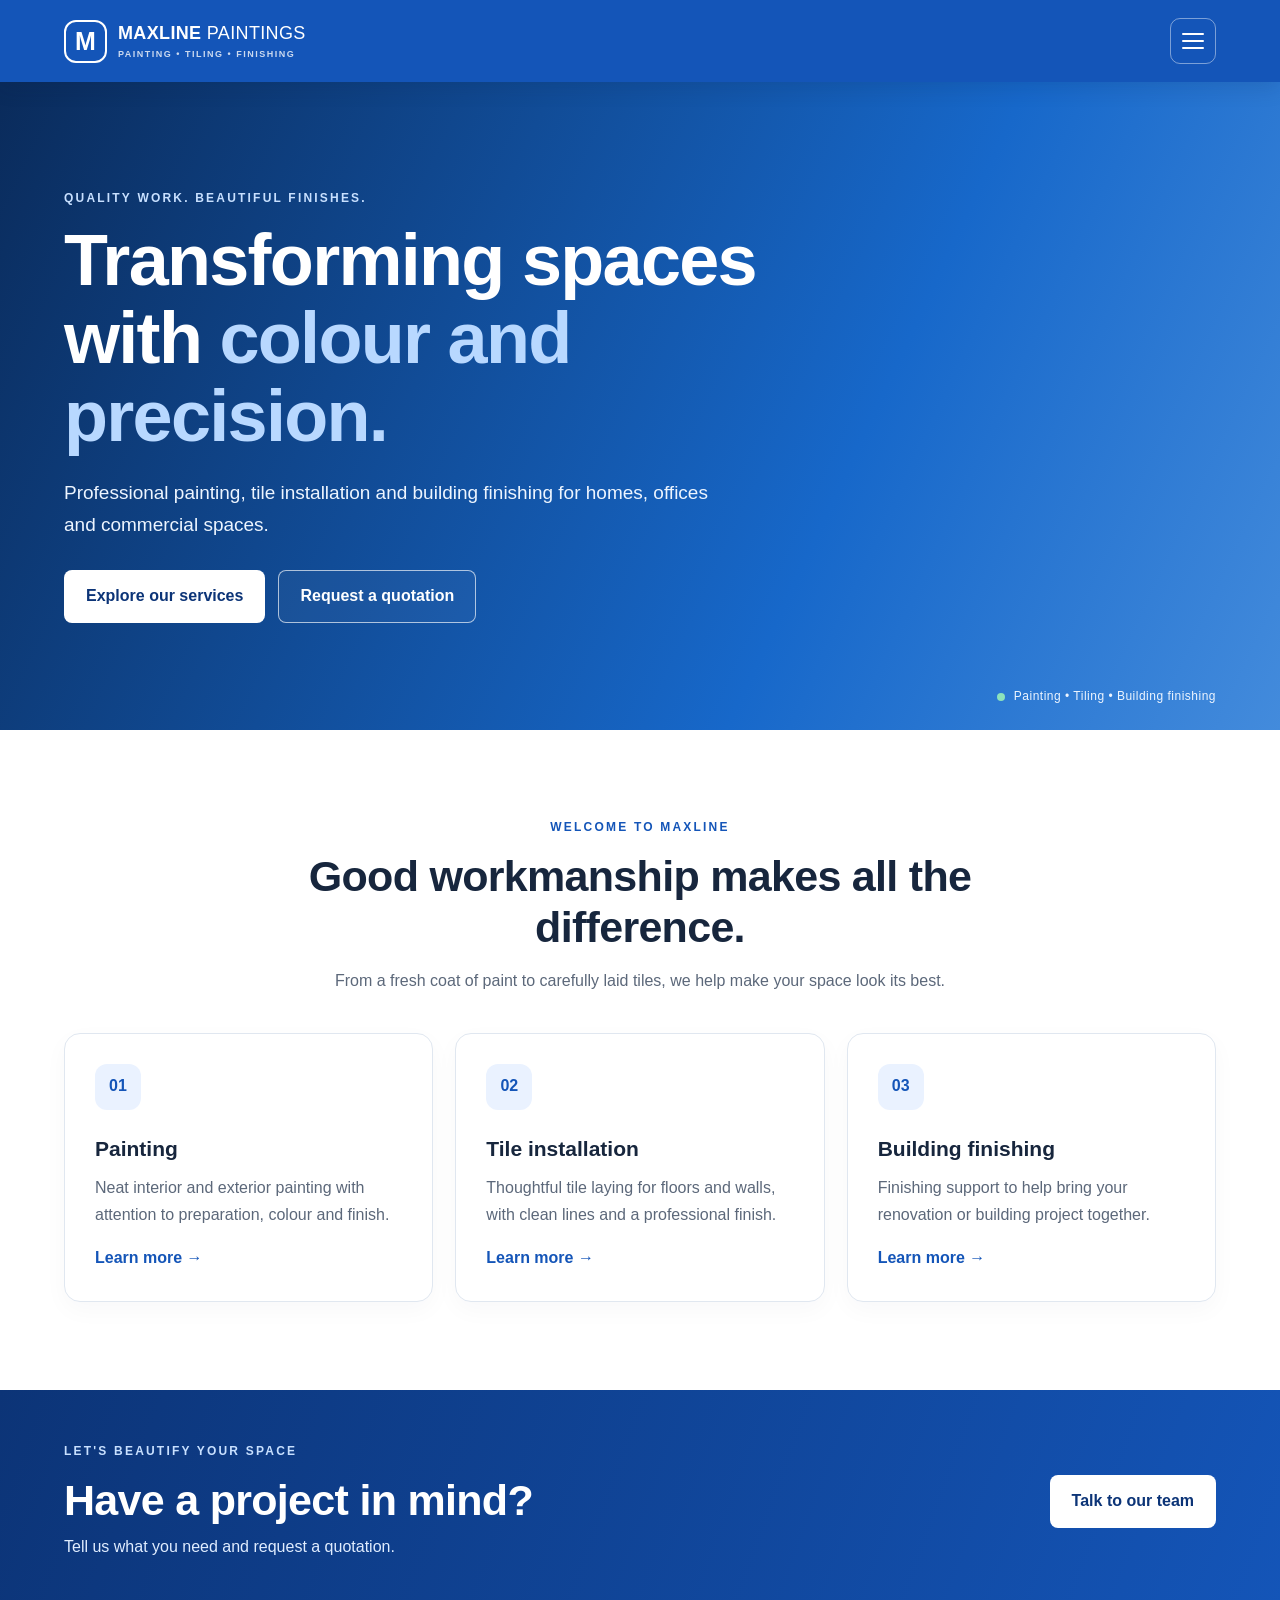
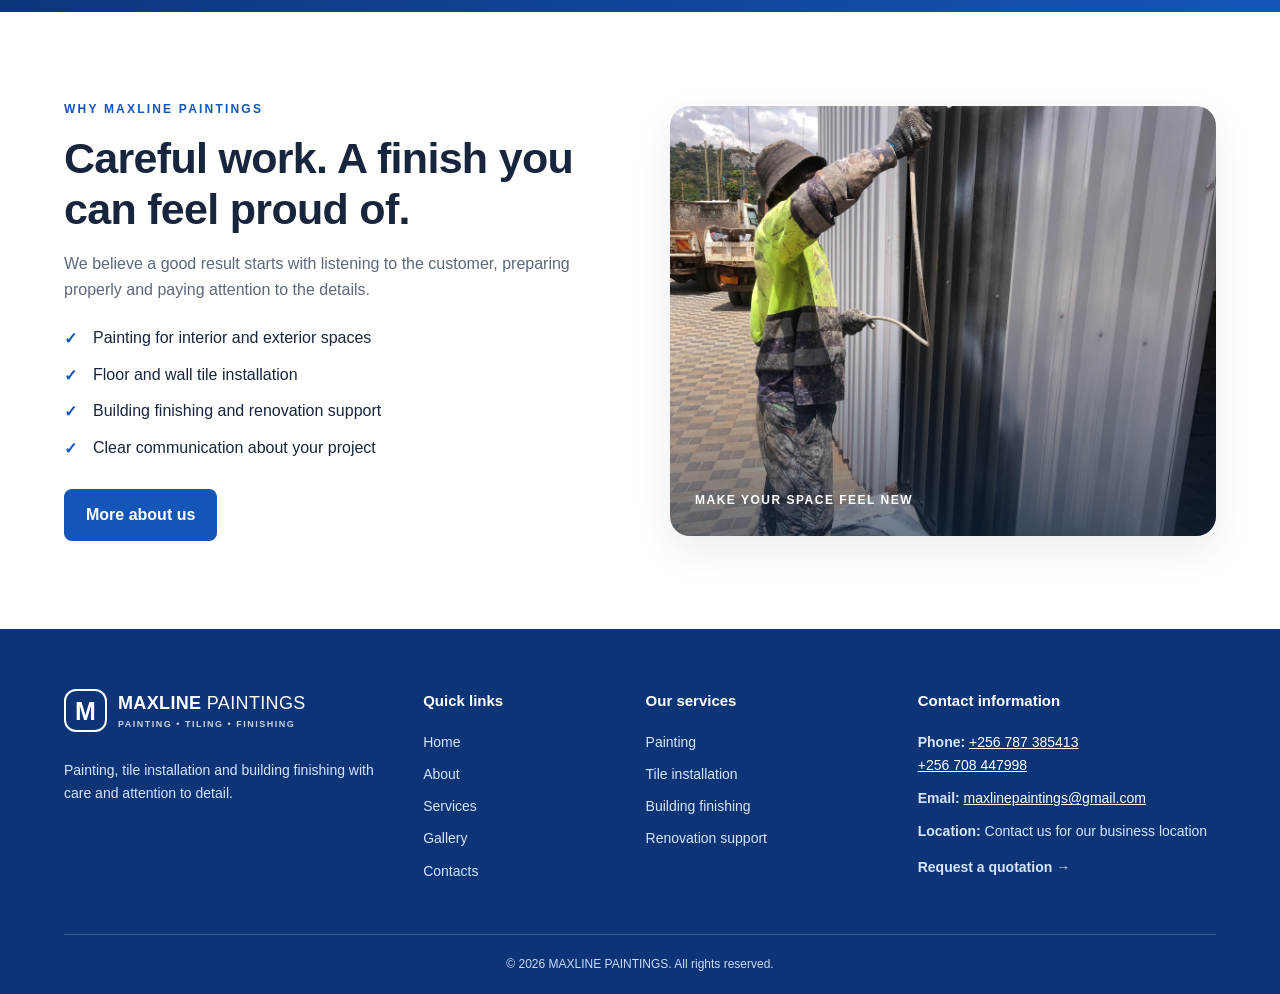
==== src/main/resources/static/index.html @ 8811f70a "Initial commit - MAXLINE PAINTINGS" ====
<!DOCTYPE html>
<html lang="en">

<head>
  <meta charset="UTF-8">
  <meta name="viewport" content="width=device-width, initial-scale=1.0">
  <meta name="description"
    content="MAXLINE PAINTINGS provides professional painting, tile installation and building finishing services.">
  <title>MAXLINE PAINTINGS | Home</title>
  <link rel="stylesheet" href="style.css">
  <script src="script.js" defer></script>
</head>

<body>
  <header class="site-header">
    <a class="brand" href="index.html" aria-label="MAXLINE PAINTINGS home">
      <span class="brand-mark">M</span><span> MAXLINE <b>PAINTINGS</b><small>PAINTING • TILING • FINISHING</small></span>
    </a>
    <button class="menu-toggle" aria-label="Open navigation menu" aria-expanded="false" aria-controls="site-navigation">
      <span></span><span></span><span></span>
    </button>
    <nav class="site-nav" id="site-navigation" aria-label="Main navigation">
      <a class="active" href="index.html">Home</a>
      <a href="about.html">About</a>
      <a href="services.html">Services</a>
      <a href="gallery.html">Gallery</a>
      <a href="contacts.html">Contacts</a>
    </nav>
  </header>

  <main>
    <section class="hero">
      <video class="hero-video" autoplay muted loop playsinline poster="media/IMG-20261026-WA0032.jpg">
        <source src="media/vid2.mp4" type="video/mp4">
        Your browser does not support this video.
      </video>
      
      <div class="hero-overlay"></div>
      <div class="hero-content container">
        <p class="eyebrow light">QUALITY WORK. BEAUTIFUL FINISHES.</p>
        <h1>Transforming spaces with <span>colour and precision.</span></h1>
        <p class="hero-lead">Professional painting, tile installation and building finishing for homes, offices and
          commercial spaces.</p>
        <div class="hero-actions">
          <a class="button button-light" href="services.html">Explore our services</a>
          <a class="button button-outline" href="contacts.html">Request a quotation</a>
        </div>
      </div>
      <div class="hero-note"><span class="status-dot"></span> Painting • Tiling • Building finishing</div>
    </section>

    <section class="section container intro-section">
      <div class="section-heading">
        <p class="eyebrow">WELCOME TO MAXLINE</p>
        <h2>Good workmanship makes all the difference.</h2>
        <p>From a fresh coat of paint to carefully laid tiles, we help make your space look its best.</p>
      </div>
      <div class="feature-grid">
        <article class="feature-card">
          <div class="feature-icon">01</div>
          <h3>Painting</h3>
          <p>Neat interior and exterior painting with attention to preparation, colour and finish.</p><a
            href="services.html#painting" class="text-link">Learn more →</a>
        </article>
        <article class="feature-card">
          <div class="feature-icon">02</div>
          <h3>Tile installation</h3>
          <p>Thoughtful tile laying for floors and walls, with clean lines and a professional finish.</p><a
            href="services.html#tiling" class="text-link">Learn more →</a>
        </article>
        <article class="feature-card">
          <div class="feature-icon">03</div>
          <h3>Building finishing</h3>
          <p>Finishing support to help bring your renovation or building project together.</p><a
            href="services.html#finishing" class="text-link">Learn more →</a>
        </article>
      </div>
    </section>

    <section class="highlight-band">
      <div class="container highlight-inner">
        <div>
          <p class="eyebrow light">LET'S BEAUTIFY YOUR SPACE</p>
          <h2>Have a project in mind?</h2>
          <p>Tell us what you need and request a quotation.</p>
        </div>
        <a class="button button-light" href="contacts.html">Talk to our team</a>
      </div>
    </section>

    <section class="section container split-section">
      <div class="split-copy">
        <p class="eyebrow">WHY MAXLINE PAINTINGS</p>
        <h2>Careful work. A finish you can feel proud of.</h2>
        <p>We believe a good result starts with listening to the customer, preparing properly and paying attention to
          the details.</p>
        <ul class="check-list">
          <li>Painting for interior and exterior spaces</li>
          <li>Floor and wall tile installation</li>
          <li>Building finishing and renovation support</li>
          <li>Clear communication about your project</li>
        </ul><a class="button button-blue" href="about.html">More about us</a>
      </div>
      <div class="image-panel image-paint" role="img" aria-label="Painter working on a clean interior wall"><span>MAKE
          YOUR SPACE FEEL NEW</span></div>
    </section>
  </main>

  <footer class="site-footer">
    <div class="container footer-grid">
      <div class="footer-brand"><a class="brand brand-footer" href="index.html"><span
            class="brand-mark">M</span><span>MAXLINE <b>PAINTINGS</b><small>PAINTING • TILING •
              FINISHING</small></span></a>
        <p>Painting, tile installation and building finishing with care and attention to detail.</p>
      </div>
      <div>
        <h3>Quick links</h3><a href="index.html">Home</a><a href="about.html">About</a><a
          href="services.html">Services</a><a href="gallery.html">Gallery</a><a href="contacts.html">Contacts</a>
      </div>
      <div>
        <h3>Our services</h3><a href="services.html#painting">Painting</a><a href="services.html#tiling">Tile
          installation</a><a href="services.html#finishing">Building finishing</a><a
          href="services.html#renovation">Renovation support</a>
      </div>
      <div>
        <h3>Contact information</h3>
        <p><strong>Phone:</strong> <a href="tel:+256787385413">+256 787 385413</a><br><a href="tel:+256708447998">+256
            708 447998</a></p>
        <p><strong>Email:</strong> <a href="mailto:maxlinepaintings@gmail.com">maxlinepaintings@gmail.com</a></p>
        <p><strong>Location:</strong> Contact us for our business location</p><a class="footer-cta"
          href="contacts.html">Request a quotation →</a>
      </div>
    </div>
    <div class="container footer-bottom"><span>© <span data-year></span> MAXLINE PAINTINGS. All rights
        reserved.</span></div>
  </footer>
</body>

</html>
---- src/main/resources/static/style.css ----
/* MAXLINE PAINTINGS — responsive blue-and-white site */
:root {
    --blue: #1455b8;
    --blue-dark: #0c3477;
    --blue-deep: #082653;
    --ink: #17263d;
    --muted: #5c687a;
    --line: #e0e7f0;
    --pale: #f3f7fc;
    --white: #fff;
    --radius: 16px;
    --shadow: 0 14px 38px rgba(12, 42, 85, .09)
}

* {
    box-sizing: border-box;
    margin: 0;
    padding: 0
}

html {
    scroll-behavior: smooth;
    scroll-padding-top: 100px
}

body {
    font-family: Arial, Helvetica, sans-serif;
    color: var(--ink);
    background: #fff;
    line-height: 1.65;
    -webkit-font-smoothing: antialiased
}

img {
    max-width: 100%;
    display: block
}

a {
    color: inherit
}

button,
input,
textarea,
select {
    font: inherit
}

.container {
    width: min(1160px, 90%);
    margin-inline: auto
}

.site-header {
    height: 82px;
    background: var(--blue);
    color: #fff;
    display: flex;
    align-items: center;
    justify-content: space-between;
    padding: 0 max(5%, calc((100% - 1160px)/2));
    position: sticky;
    top: 0;
    z-index: 1000;
    box-shadow: 0 5px 20px #071d3d25
}

.brand {
    display: inline-flex;
    align-items: center;
    gap: 11px;
    text-decoration: none;
    color: #fff;
    font-size: 18px;
    line-height: 1.15;
    font-weight: 800;
    letter-spacing: .35px
}

.brand b {
    font-weight: 500
}

.brand small {
    display: block;
    font-size: 9px;
    letter-spacing: 1.5px;
    font-weight: 600;
    margin-top: 5px;
    opacity: .78
}

.brand-mark {
    width: 43px;
    height: 43px;
    display: grid;
    place-items: center;
    border: 2px solid #fff;
    border-radius: 12px;
    font-size: 25px;
    font-weight: 900
}

.menu-toggle {
    width: 46px;
    height: 46px;
    border: 1px solid #ffffff70;
    border-radius: 10px;
    background: transparent;
    display: flex;
    flex-direction: column;
    justify-content: center;
    align-items: center;
    gap: 5px;
    cursor: pointer;
    flex-shrink: 0
}

.menu-toggle span {
    width: 22px;
    height: 2px;
    background: #fff;
    border-radius: 5px;
    transition: transform .2s, opacity .2s
}

.menu-toggle[aria-expanded="true"] span:first-child {
    transform: translateY(7px) rotate(45deg)
}

.menu-toggle[aria-expanded="true"] span:nth-child(2) {
    opacity: 0
}

.menu-toggle[aria-expanded="true"] span:last-child {
    transform: translateY(-7px) rotate(-45deg)
}

.site-nav {
    position: absolute;
    right: max(5%, calc((100% - 1160px)/2));
    top: calc(100% + 9px);
    width: min(290px, 90vw);
    padding: 10px;
    background: #fff;
    color: var(--ink);
    border: 1px solid var(--line);
    border-radius: 14px;
    box-shadow: var(--shadow);
    display: none
}

.site-nav.open {
    display: grid;
    animation: menuIn .16s ease-out
}

.site-nav a {
    padding: 12px 14px;
    border-radius: 8px;
    text-decoration: none;
    font-weight: 700
}

.site-nav a:hover,
.site-nav a.active {
    background: #eaf2ff;
    color: var(--blue)
}

@keyframes menuIn {
    from {
        opacity: 0;
        transform: translateY(-5px)
    }

    to {
        opacity: 1;
        transform: translateY(0)
    }
}

.hero {
    min-height: clamp(540px, 72vh, 760px);
    position: relative;
    isolation: isolate;
    display: flex;
    align-items: center;
    overflow: hidden;
    background: linear-gradient(115deg, #0a2b5b, #1768ca 65%, #438bdc);
    color: #fff
}

.hero-video {
    position: absolute;
    z-index: -2;
    inset: 0;
    width: 100%;
    height: 100%;
    object-fit: cover
}

.hero-overlay {
    position: absolute;
    z-index: -1;
    inset: 0;
}

.hero-content {
    padding-block: 90px;
    position: relative
}

.eyebrow {
    font-size: 12px;
    font-weight: 800;
    letter-spacing: 2.2px;
    color: var(--blue);
    margin-bottom: 13px
}

.eyebrow.light {
    color: #c8e0ff
}

.hero h1,
.page-hero h1 {
    max-width: 800px;
    font-size: clamp(39px, 6vw, 72px);
    line-height: 1.08;
    letter-spacing: -1.7px;
    margin-bottom: 22px
}

.hero h1 span {
    color: #b8d8ff
}

.hero-lead,
.hero-content>p:not(.eyebrow) {
    max-width: 650px;
    font-size: clamp(16px, 2vw, 19px);
    color: #edf5ff
}

.hero-actions {
    display: flex;
    flex-wrap: wrap;
    gap: 13px;
    margin-top: 30px
}

.button {
    min-height: 48px;
    display: inline-flex;
    align-items: center;
    justify-content: center;
    text-align: center;
    padding: 12px 21px;
    border-radius: 8px;
    text-decoration: none;
    font-weight: 800;
    border: 1px solid transparent;
    cursor: pointer;
    transition: transform .18s, background .18s
}

.button:hover {
    transform: translateY(-2px)
}

.button-light {
    background: #fff;
    color: var(--blue-dark)
}

.button-light:hover {
    background: #eaf2ff
}

.button-outline {
    border-color: #ffffffa6;
    color: #fff;
    background: #ffffff0a
}

.button-outline:hover {
    background: #ffffff20
}

.button-blue {
    background: var(--blue);
    color: #fff
}

.button-blue:hover {
    background: var(--blue-dark)
}

.button-full {
    width: 100%
}

.hero-note {
    position: absolute;
    right: 5%;
    bottom: 23px;
    font-size: 12px;
    letter-spacing: .5px;
    color: #edf5ff;
    display: flex;
    align-items: center;
    gap: 9px
}

.status-dot {
    width: 8px;
    height: 8px;
    border-radius: 50%;
    background: #8ce2bb
}

.section {
    padding-block: 88px
}

.section-heading {
    text-align: center;
    max-width: 720px;
    margin: 0 auto 42px
}

.section-heading h2,
.split-copy h2,
.highlight-inner h2,
.contact-copy h2 {
    font-size: clamp(29px, 4vw, 43px);
    line-height: 1.18;
    letter-spacing: -.7px;
    margin-bottom: 16px
}

.section-heading>p:last-child {
    color: var(--muted)
}

.intro-section .section-heading {
    margin-bottom: 38px
}

.feature-grid {
    display: grid;
    grid-template-columns: repeat(3, minmax(0, 1fr));
    gap: 22px
}

.feature-card {
    padding: 30px;
    border: 1px solid var(--line);
    border-radius: var(--radius);
    background: #fff;
    box-shadow: 0 8px 25px #102a4c08;
    transition: transform .2s, box-shadow .2s
}

.feature-card:hover {
    transform: translateY(-4px);
    box-shadow: var(--shadow)
}

.feature-icon {
    width: 46px;
    height: 46px;
    display: grid;
    place-items: center;
    border-radius: 12px;
    background: #eaf2ff;
    color: var(--blue);
    font-weight: 900;
    margin-bottom: 22px
}

.feature-card h3 {
    font-size: 21px;
    margin-bottom: 9px
}

.feature-card p {
    color: var(--muted);
    margin-bottom: 17px
}

.text-link {
    color: var(--blue);
    font-weight: 800;
    text-decoration: none
}

.text-link:hover {
    text-decoration: underline
}

.highlight-band {
    background: linear-gradient(110deg, var(--blue-dark), var(--blue));
    color: #fff;
    padding-block: 52px
}

.highlight-inner {
    display: flex;
    align-items: center;
    justify-content: space-between;
    gap: 30px
}

.highlight-inner h2 {
    margin-bottom: 8px
}

.highlight-inner p:not(.eyebrow) {
    color: #e0edff
}

.split-section {
    display: grid;
    grid-template-columns: 1fr 1fr;
    align-items: center;
    gap: 60px
}

.split-copy>p:not(.eyebrow) {
    color: var(--muted);
    margin-bottom: 17px
}

.check-list {
    list-style: none;
    margin: 22px 0 28px;
    display: grid;
    gap: 10px
}

.check-list li {
    position: relative;
    padding-left: 29px
}

.check-list li:before {
    content: "✓";
    position: absolute;
    left: 0;
    top: 1px;
    color: var(--blue);
    font-weight: 900
}

.image-panel {
    min-height: 430px;
    border-radius: 20px;
    background-size: cover;
    background-position: center;
    position: relative;
    overflow: hidden;
    box-shadow: var(--shadow)
}

.image-panel:after {
    content: "";
    position: absolute;
    inset: 45% 0 0;
    background: linear-gradient(transparent, #081e3b99)
}

.image-panel span {
    position: absolute;
    z-index: 1;
    bottom: 25px;
    left: 25px;
    color: #fff;
    font-weight: 800;
    letter-spacing: 1.5px;
    font-size: 12px
}

.image-paint {
    background-image: url("media/1.jpg")
}

.image-tiles {
    background-image: url("media/20.jpg")
}

.page-hero {
    padding: 78px 0 82px;
    background: linear-gradient(115deg, #0b2d60, #1455b8 70%, #337ed1);
    color: #fff
}

.page-hero h1 {
    font-size: clamp(35px, 5vw, 57px);
    margin-bottom: 15px
}

.page-hero .container>p:last-child {
    max-width: 700px;
    color: #e3efff;
    font-size: 17px
}

.soft-section {
    background: var(--pale)
}

.about-split {
    padding-top: 78px
}

.service-detail-grid {
    display: grid;
    grid-template-columns: repeat(2, minmax(0, 1fr));
    gap: 26px
}

.service-detail {
    border: 1px solid var(--line);
    border-radius: var(--radius);
    overflow: hidden;
    background: #fff;
    box-shadow: 0 8px 25px #102a4c08;
    scroll-margin-top: 105px
}

.service-photo {
    height: 250px;
    background-size: cover;
    background-position: center
}

.photo-paint {
    background-image: url("media/6.jpg")
}

.photo-tile {
    background-image: url("media/12.jpg")
}

.photo-finish {
    background-image: url("media/17.jpg")
}

.photo-renovation {
    background-image: url("media/3.jpg")
}

.service-detail-copy {
    padding: 27px
}

.service-detail-copy h2 {
    font-size: 28px;
    margin-bottom: 10px
}

.service-detail-copy>p:not(.eyebrow) {
    color: var(--muted)
}

.service-detail-copy .check-list {
    margin-block: 18px
}

.gallery-grid {
    display: grid;
    grid-template-columns: repeat(3, minmax(0, 1fr));
    gap: 20px
}

.gallery-item {
    min-width: 0;
    overflow: hidden;
    border-radius: 14px;
    border: 1px solid var(--line);
    background: #fff;
    box-shadow: 0 8px 25px #102a4c08
}

.gallery-item img {
    width: 100%;
    height: 250px;
    object-fit: cover;
    transition: transform .35s
}

.gallery-item:hover img {
    transform: scale(1.035)
}

.gallery-item figcaption {
    padding: 17px 18px
}

.gallery-item figcaption strong,
.gallery-item figcaption span {
    display: block
}

.gallery-item figcaption span {
    font-size: 14px;
    color: var(--muted);
    margin-top: 3px
}

.contact-layout {
    display: grid;
    grid-template-columns: .9fr 1.1fr;
    gap: 65px;
    align-items: start
}

.contact-copy h2 {
    margin-bottom: 15px
}

.contact-copy>p:not(.eyebrow) {
    color: var(--muted);
    margin-bottom: 28px
}

.contact-method {
    display: flex;
    gap: 15px;
    margin: 23px 0;
    align-items: flex-start
}

.contact-icon {
    width: 44px;
    height: 44px;
    flex-shrink: 0;
    display: grid;
    place-items: center;
    background: #eaf2ff;
    border-radius: 12px;
    color: var(--blue);
    font-size: 21px;
    font-weight: bold
}

.contact-method h3 {
    font-size: 16px;
    margin-bottom: 3px
}

.contact-method p,
.contact-method small {
    display: block;
    color: var(--muted);
    font-size: 14px
}

.contact-method a {
    color: var(--blue);
    font-weight: 700;
    overflow-wrap: anywhere
}

.contact-form {
    padding: 30px;
    border: 1px solid var(--line);
    border-radius: var(--radius);
    box-shadow: var(--shadow);
    background: #fff
}

.contact-form h2 {
    font-size: 27px;
    margin-bottom: 5px
}

.contact-form>p {
    color: var(--muted);
    font-size: 14px;
    margin-bottom: 15px
}

.contact-form label {
    display: block;
    font-weight: 700;
    font-size: 14px;
    margin: 14px 0 6px
}

.contact-form input,
.contact-form select,
.contact-form textarea {
    width: 100%;
    border: 1px solid #cbd6e5;
    border-radius: 8px;
    padding: 12px 13px;
    background: #fff;
    color: var(--ink);
    outline: none
}

.contact-form input:focus,
.contact-form select:focus,
.contact-form textarea:focus {
    border-color: var(--blue);
    box-shadow: 0 0 0 3px #1455b81c
}

.contact-form textarea {
    resize: vertical;
    min-height: 130px
}

.contact-form .form-note {
    font-size: 12px;
    margin: 12px 0 0
}

.site-footer {
    background: var(--blue-dark);
    color: #fff;
    padding-top: 60px
}

.footer-grid {
    display: grid;
    grid-template-columns: 1.3fr .75fr .95fr 1.2fr;
    gap: 36px;
    padding-bottom: 42px
}

.brand-footer {
    margin-bottom: 17px
}

.footer-brand>p,
.site-footer p {
    color: #d6e5ff;
    font-size: 14px
}

.footer-grid h3 {
    font-size: 15px;
    margin-bottom: 17px
}

.footer-grid>div:not(.footer-brand)>a {
    display: block;
    color: #d6e5ff;
    text-decoration: none;
    font-size: 14px;
    margin: 9px 0
}

.footer-grid a:hover {
    color: #fff;
    text-decoration: underline
}

.footer-grid p {
    margin: 10px 0;
    overflow-wrap: anywhere
}

.footer-grid p a {
    color: #fff
}

.footer-cta {
    margin-top: 12px !important;
    font-weight: 800
}

.footer-bottom {
    border-top: 1px solid #ffffff30;
    padding-block: 20px;
    display: flex;
    justify-content: center;
    gap: 18px;
    color: #c9dcfb;
    font-size: 12px
}

@media(max-width:900px) {
    .footer-grid {
        grid-template-columns: repeat(2, minmax(0, 1fr));
        gap: 32px
    }

    .split-section {
        gap: 32px
    }

    .gallery-grid {
        grid-template-columns: repeat(2, minmax(0, 1fr))
    }

    .contact-layout {
        gap: 32px
    }
}

@media(max-width:640px) {
    .site-header {
        height: 72px;
        padding-inline: 5%
    }

    .brand {
        font-size: 15px;
        gap: 8px
    }

    .brand-mark {
        width: 37px;
        height: 37px;
        border-radius: 10px;
        font-size: 22px
    }

    .brand small {
        font-size: 8px;
        letter-spacing: 1px
    }

    .menu-toggle {
        width: 42px;
        height: 42px
    }

    .container {
        width: 90%
    }

    .hero {
        min-height: 590px;
        min-height: 75svh
    }

    .hero-content {
        padding-block: 75px
    }

    .hero h1 {
        font-size: clamp(37px, 10vw, 54px);
        letter-spacing: -1px
    }

    .hero-actions {
        align-items: stretch;
        flex-direction: column;
        max-width: 310px
    }

    .hero-note {
        left: 5%;
        right: auto;
        font-size: 10px
    }

    .section {
        padding-block: 62px
    }

    .section-heading {
        margin-bottom: 30px
    }

    .feature-grid,
    .service-detail-grid,
    .gallery-grid,
    .contact-layout,
    .split-section {
        grid-template-columns: 1fr
    }

    .feature-card {
        padding: 24px
    }

    .highlight-inner {
        align-items: flex-start;
        flex-direction: column
    }

    .highlight-inner .button {
        width: 100%
    }

    .image-panel {
        min-height: 310px
    }

    .page-hero {
        padding: 62px 0
    }

    .page-hero h1 {
        letter-spacing: -.7px
    }

    .service-photo {
        height: 220px
    }

    .gallery-item img {
        height: 240px
    }

    .contact-layout {
        gap: 38px
    }

    .contact-form {
        padding: 22px
    }

    .footer-grid {
        grid-template-columns: 1fr;
        gap: 28px;
        padding-bottom: 30px
    }

    .footer-grid h3 {
        margin-bottom: 10px
    }

    .footer-bottom {
        flex-direction: column;
        gap: 5px
    }

    .site-footer {
        padding-top: 42px
    }
}

@media(prefers-reduced-motion:reduce) {

    *,
    *::before,
    *::after {
        scroll-behavior: auto !important;
        animation-duration: .01ms !important;
        transition-duration: .01ms !important
    }
}

.hp-field {
    position: absolute !important;
    left: -10000px !important;
    width: 1px !important;
    height: 1px !important;
    overflow: hidden !important
}

.contact-form button:disabled {
    opacity: .7;
    cursor: wait
}
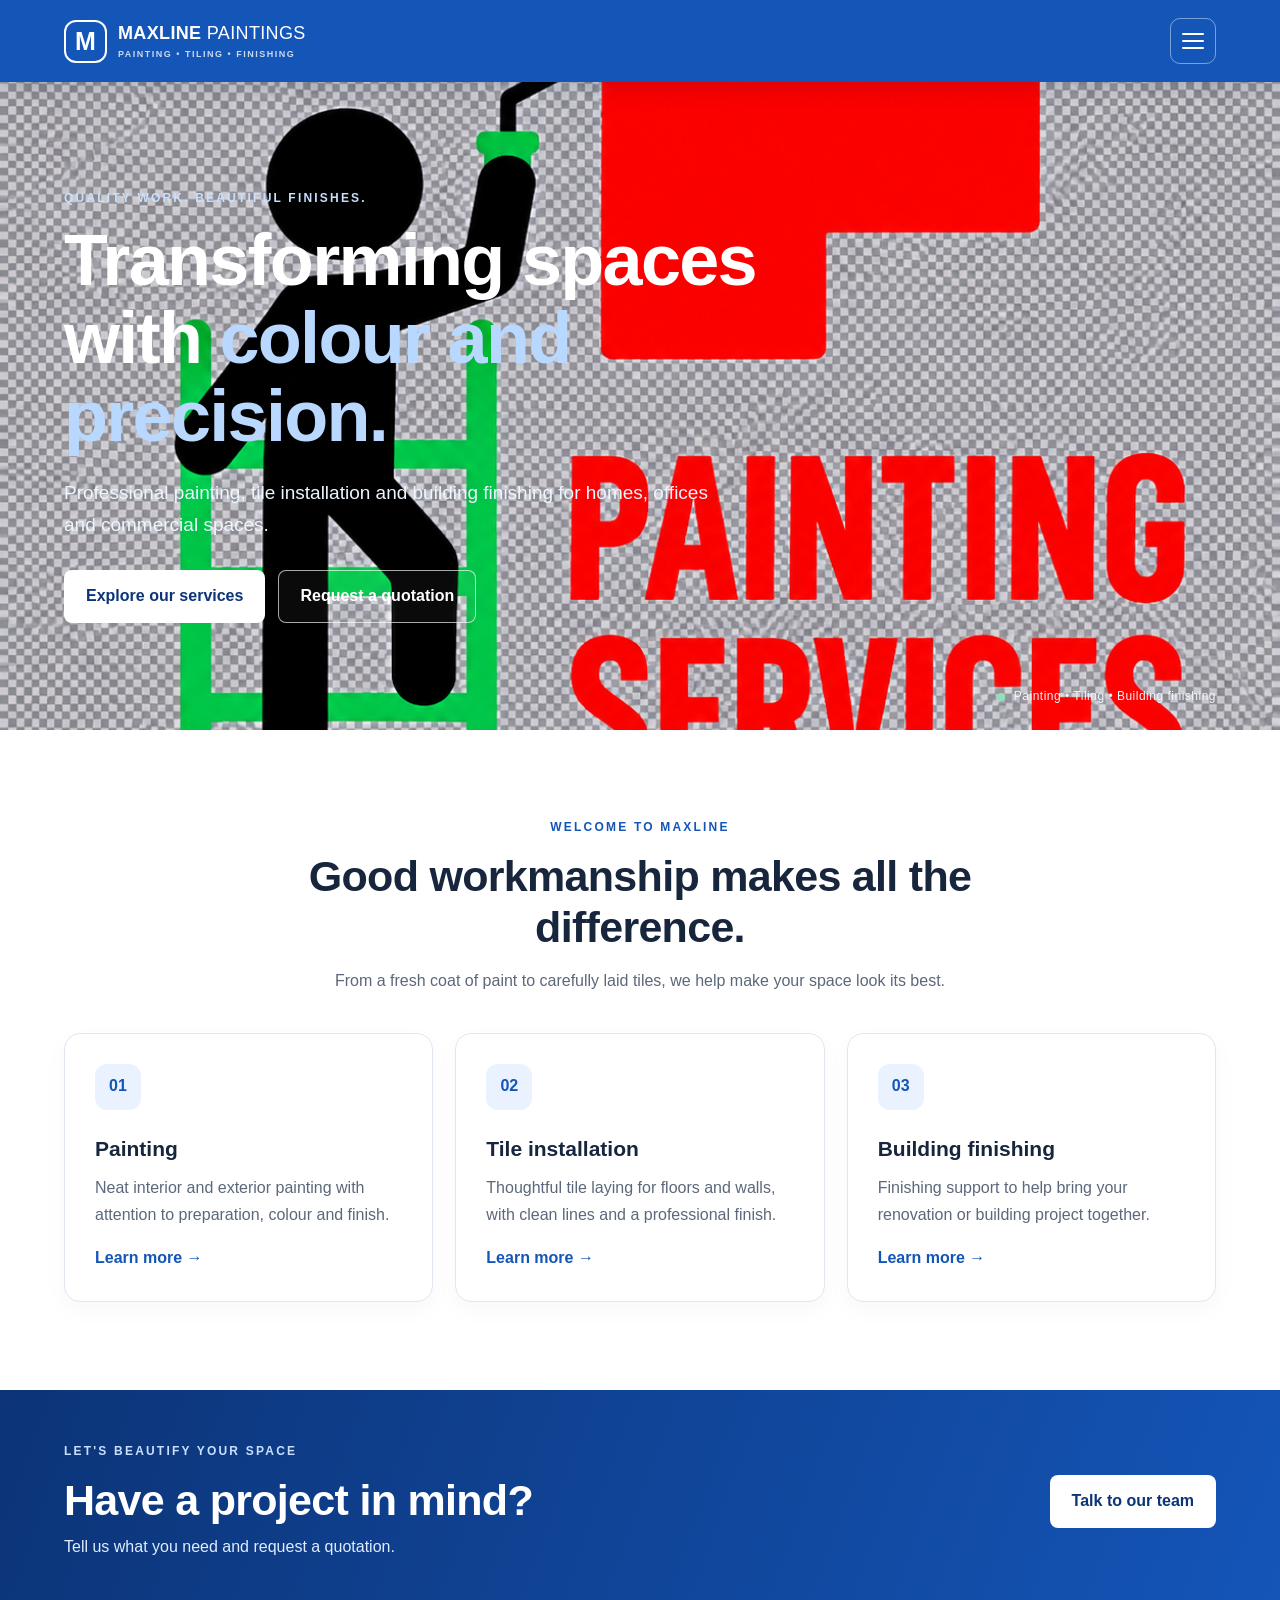
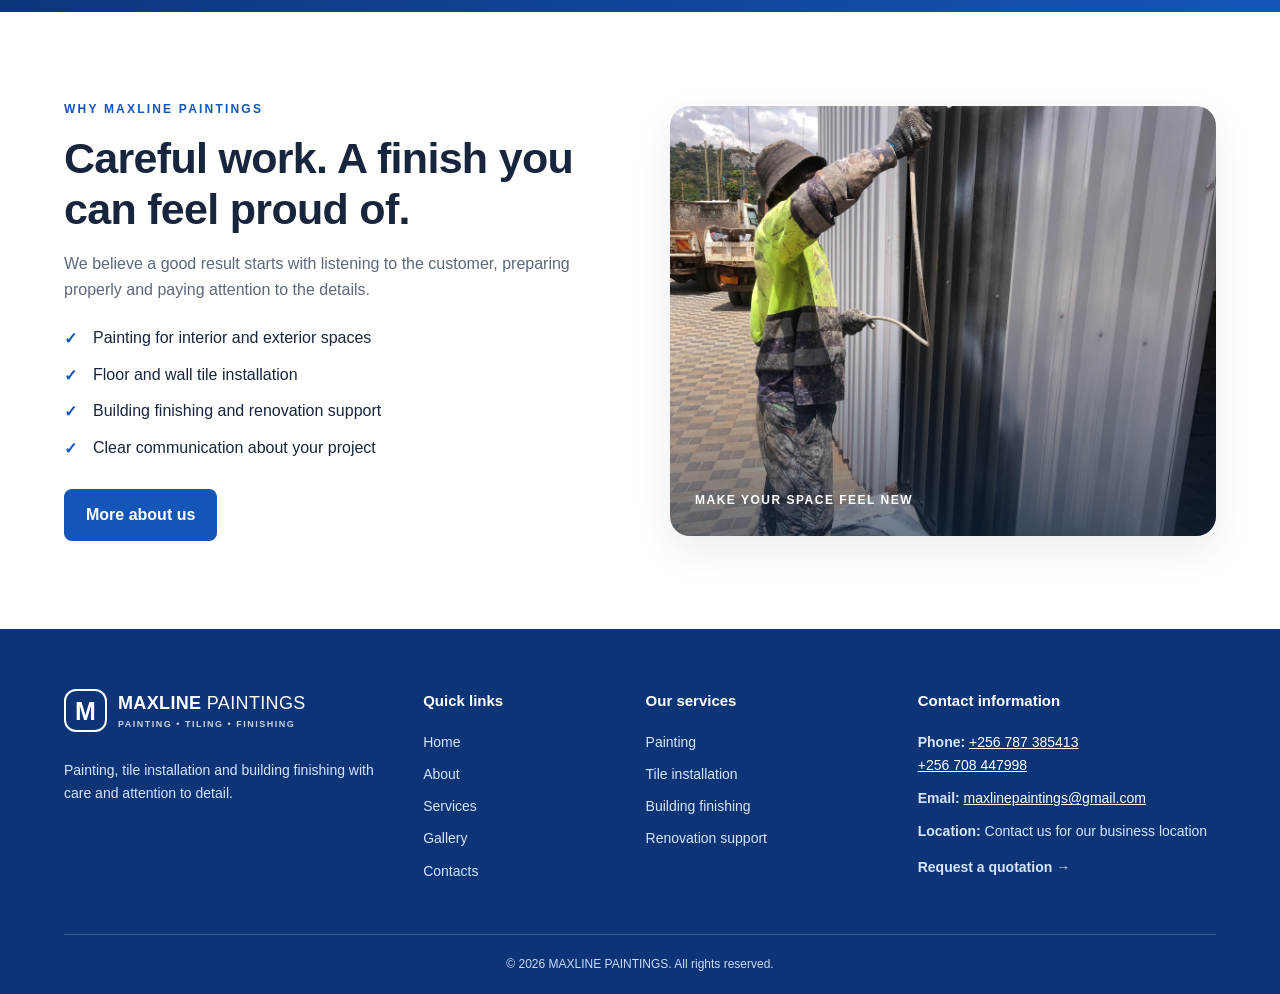
==== commit 018f0a5d: "Update website" ====
--- a/src/main/resources/static/index.html
+++ b/src/main/resources/static/index.html
@@ -8,13 +8,15 @@
     content="MAXLINE PAINTINGS provides professional painting, tile installation and building finishing services.">
   <title>MAXLINE PAINTINGS | Home</title>
   <link rel="stylesheet" href="style.css">
+  <link rel="icon" type="image/png" href="media/001.png">
   <script src="script.js" defer></script>
 </head>
 
 <body>
   <header class="site-header">
     <a class="brand" href="index.html" aria-label="MAXLINE PAINTINGS home">
-      <span class="brand-mark">M</span><span> MAXLINE <b>PAINTINGS</b><small>PAINTING • TILING • FINISHING</small></span>
+      <span class="brand-mark">M</span><span> MAXLINE <b>PAINTINGS</b><small>PAINTING • TILING •
+          FINISHING</small></span>
     </a>
     <button class="menu-toggle" aria-label="Open navigation menu" aria-expanded="false" aria-controls="site-navigation">
       <span></span><span></span><span></span>
@@ -30,11 +32,11 @@
 
   <main>
     <section class="hero">
-      <video class="hero-video" autoplay muted loop playsinline poster="media/IMG-20261026-WA0032.jpg">
+      <video class="hero-video" autoplay muted loop playsinline poster="media/001.png">
         <source src="media/vid2.mp4" type="video/mp4">
         Your browser does not support this video.
       </video>
-      
+
       <div class="hero-overlay"></div>
       <div class="hero-content container">
         <p class="eyebrow light">QUALITY WORK. BEAUTIFUL FINISHES.</p>
